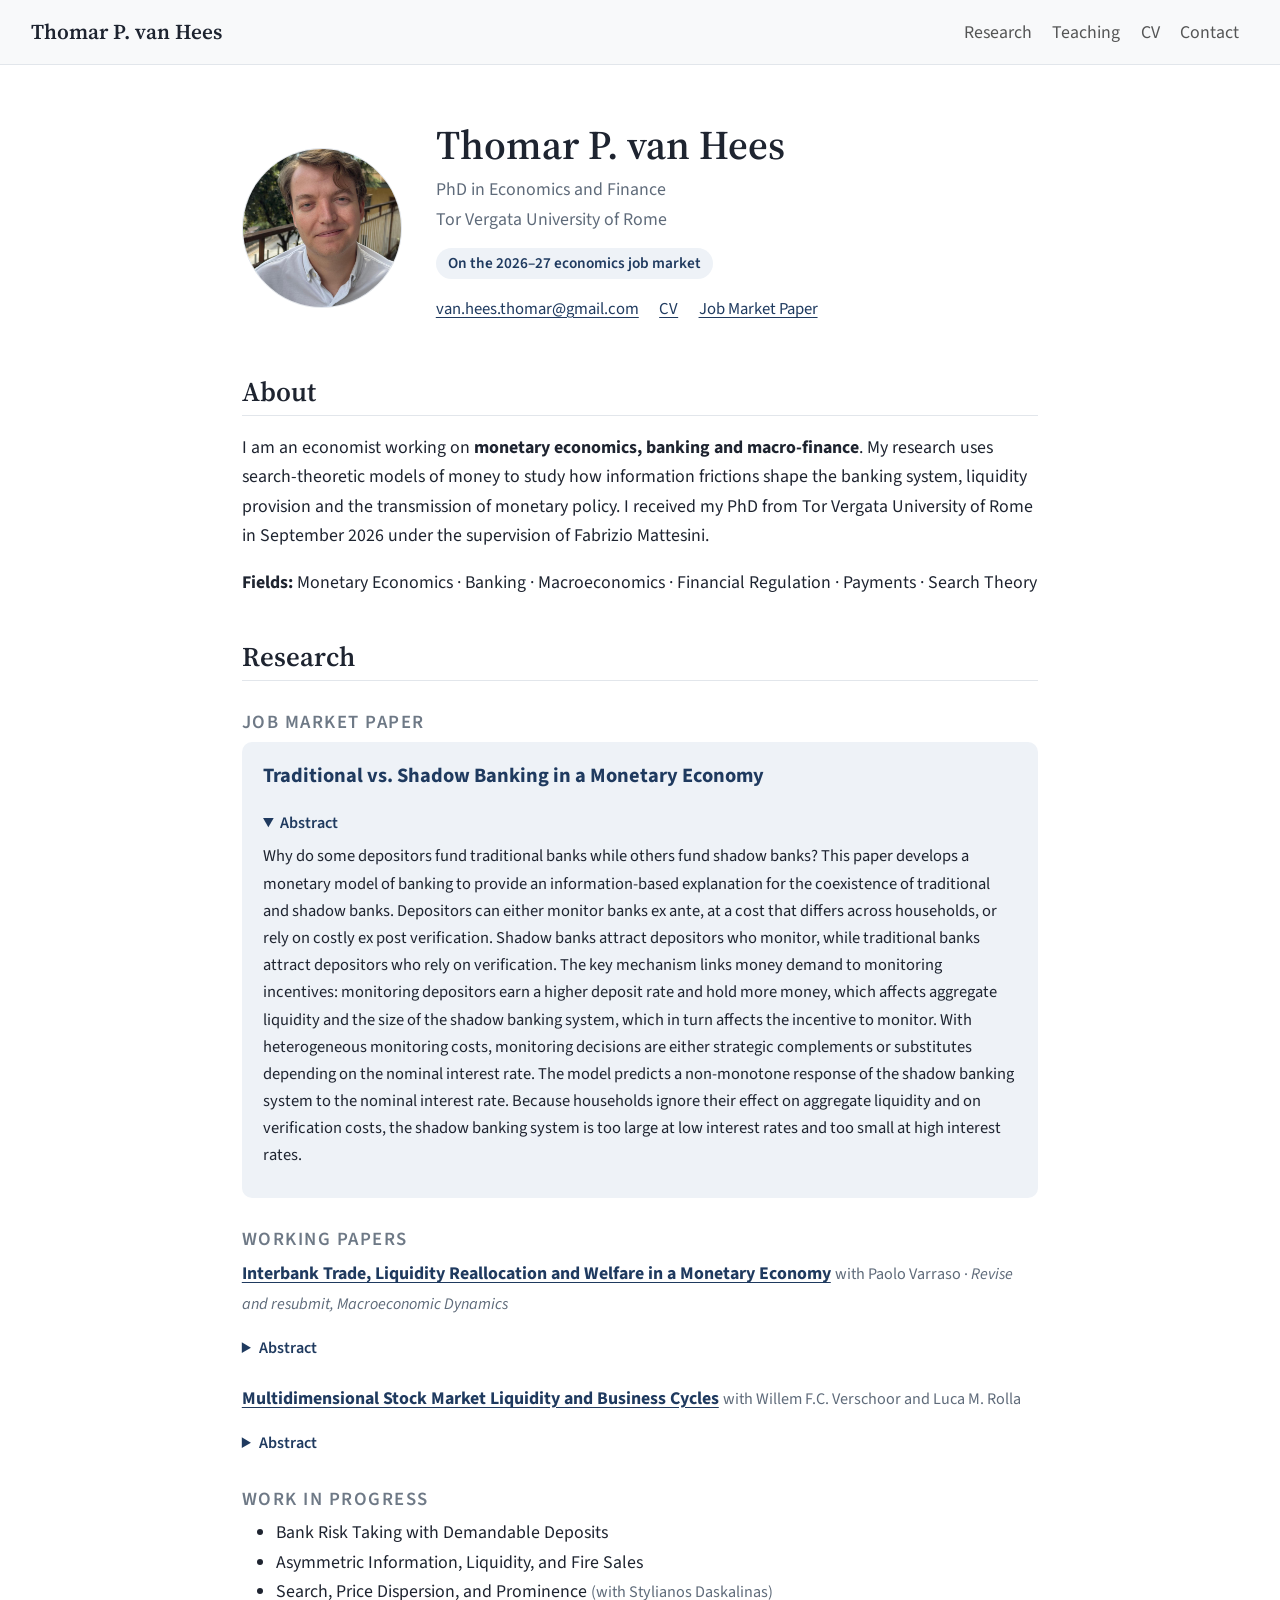
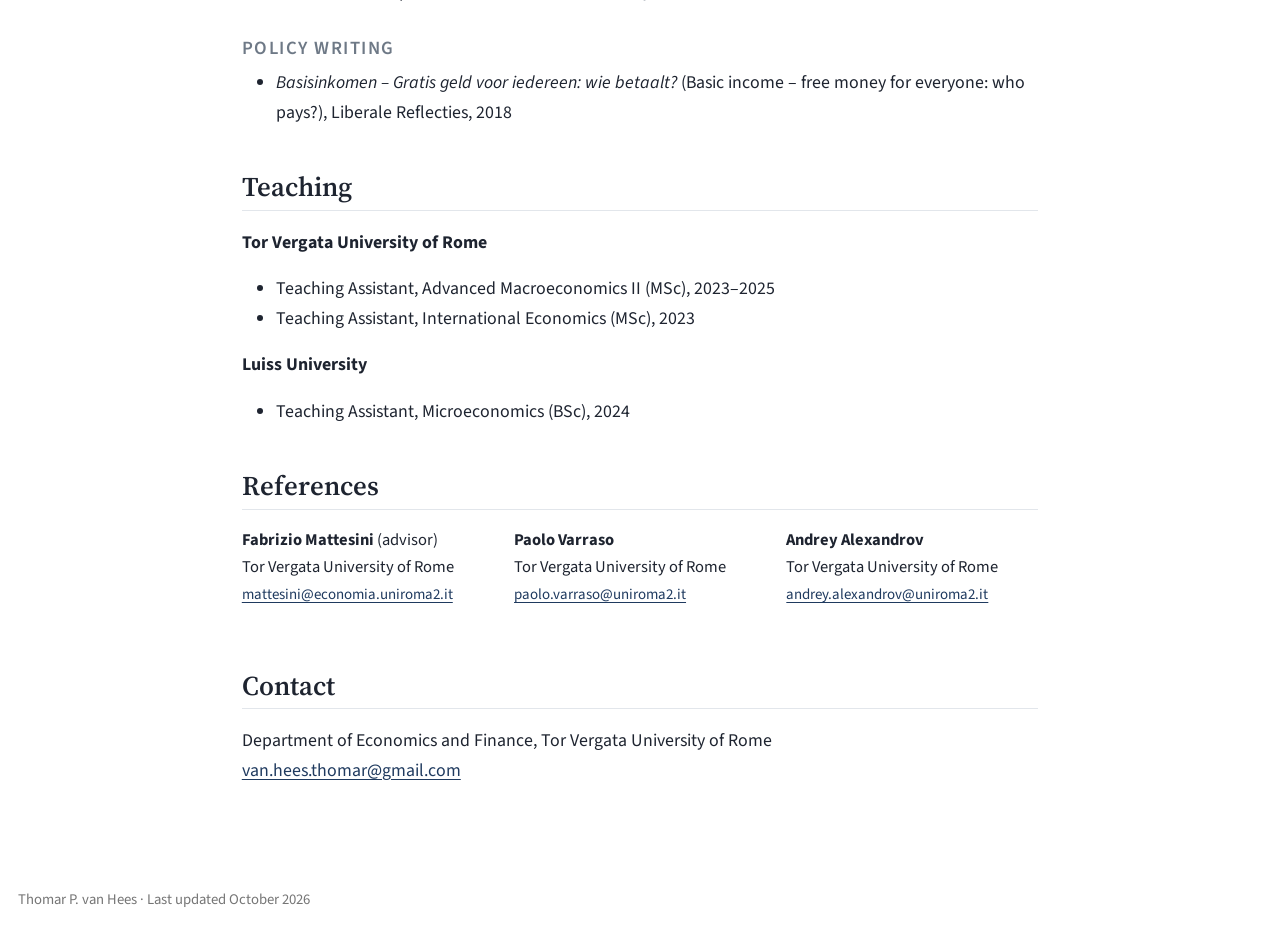
==== docs/index.html @ aade83fc "Initial commit" ====
<!DOCTYPE html>
<html xmlns="http://www.w3.org/1999/xhtml" lang="en" xml:lang="en"><head>

<meta charset="utf-8">
<meta name="generator" content="quarto-1.10.18">

<meta name="viewport" content="width=device-width, initial-scale=1.0, user-scalable=yes">


<title>Thomar P. van Hees</title>
<style>
/* Default styles provided by pandoc.
** See https://pandoc.org/MANUAL.html#variables-for-html for config info.
*/
span.smallcaps{font-variant: small-caps;}
div.columns{display: flex; gap: 1.5em;}
div.column{flex: auto;}
@media screen {
div.columns{gap: min(4vw, 1.5em);}
div.column{overflow-x: auto;}
}
div.hanging-indent{margin-left: 1.5em; text-indent: -1.5em;}
ul.task-list{list-style: none;}
ul.task-list li input[type="checkbox"] {
  width: 0.8em;
  margin: 0 0.8em 0.2em -1em; /* quarto-specific, see https://github.com/quarto-dev/quarto-cli/issues/4556 */ 
  vertical-align: middle;
}
</style>


<script src="site_libs/quarto-nav/quarto-nav.js"></script>
<script src="site_libs/quarto-nav/headroom.min.js"></script>
<script src="site_libs/clipboard/clipboard.min.js"></script>
<script src="site_libs/quarto-html/quarto.js" type="module"></script>
<script src="site_libs/quarto-html/tabsets/tabsets.js" type="module"></script>
<script src="site_libs/quarto-html/popper.min.js"></script>
<script src="site_libs/quarto-html/tippy.umd.min.js"></script>
<script src="site_libs/quarto-html/anchor.min.js"></script>
<link href="site_libs/quarto-html/tippy.css" rel="stylesheet">
<link href="site_libs/quarto-html/quarto-syntax-highlighting-64a204ab8560d761af7679ceaba22944.css" rel="stylesheet" id="quarto-text-highlighting-styles">
<script src="site_libs/bootstrap/bootstrap.min.js"></script>
<link href="site_libs/bootstrap/bootstrap-icons.css" rel="stylesheet">
<link href="site_libs/bootstrap/bootstrap-ea1971949f186b5d7ecce1fd3cf000e4.min.css" rel="stylesheet" append-hash="true" id="quarto-bootstrap" data-mode="light">
<script id="quarto-search-options" type="application/json">{
  "language": {
    "search-no-results-text": "No results",
    "search-matching-documents-text": "matching documents",
    "search-copy-link-title": "Copy link to search",
    "search-hide-matches-text": "Hide additional matches",
    "search-more-match-text": "more match in this document",
    "search-more-matches-text": "more matches in this document",
    "search-clear-button-title": "Clear",
    "search-text-placeholder": "",
    "search-detached-cancel-button-title": "Cancel",
    "search-submit-button-title": "Submit",
    "search-label": "Search"
  }
}</script>
<style>html{ scroll-behavior: smooth; }</style>


<link rel="stylesheet" href="styles.css">
</head>

<body class="nav-fixed fullcontent quarto-light">

<div id="quarto-search-results"></div>
  <header id="quarto-header" class="headroom fixed-top">
    <nav class="navbar navbar-expand-lg " data-bs-theme="dark">
      <div class="navbar-container container-fluid">
      <div class="navbar-brand-container mx-auto">
    <a class="navbar-brand" href="./index.html">
    <span class="navbar-title">Thomar P. van Hees</span>
    </a>
  </div>
          <button class="navbar-toggler" type="button" data-bs-toggle="collapse" data-bs-target="#navbarCollapse" aria-controls="navbarCollapse" role="menu" aria-expanded="false" aria-label="Toggle navigation" onclick="if (window.quartoToggleHeadroom) { window.quartoToggleHeadroom(); }">
  <span class="navbar-toggler-icon"></span>
</button>
          <div class="collapse navbar-collapse" id="navbarCollapse">
            <ul class="navbar-nav navbar-nav-scroll ms-auto">
  <li class="nav-item">
    <a class="nav-link" href="./index.html#research"> 
<span class="menu-text">Research</span></a>
  </li>  
  <li class="nav-item">
    <a class="nav-link" href="./index.html#teaching"> 
<span class="menu-text">Teaching</span></a>
  </li>  
  <li class="nav-item">
    <a class="nav-link" href="./files/CV.pdf"> 
<span class="menu-text">CV</span></a>
  </li>  
  <li class="nav-item">
    <a class="nav-link" href="./index.html#contact"> 
<span class="menu-text">Contact</span></a>
  </li>  
</ul>
          </div> <!-- /navcollapse -->
            <div class="quarto-navbar-tools">
</div>
      </div> <!-- /container-fluid -->
    </nav>
</header>
<!-- content -->
<div id="quarto-content" class="quarto-container page-columns page-rows-contents page-layout-article page-navbar">
<!-- sidebar -->
<!-- margin-sidebar -->
    
<!-- main -->
<main class="content" id="quarto-document-content"><header id="title-block-header" class="quarto-title-block"></header>




<div class="hero">
<p><img src="images/profile.jpg" class="hero-photo img-fluid" alt="Photo of Thomar P. van Hees"></p>
<section id="thomar-p.-van-hees" class="level1 unnumbered unlisted hero-text">
<h1 class="unnumbered unlisted">Thomar P. van Hees</h1>
<p>PhD in Economics and Finance<br>Tor Vergata University of Rome</p>
<p class="jm-badge">
On the 2026–27 economics job market
</p>
<p class="hero-links">
<a href="mailto:van.hees.thomar@gmail.com">van.hees.thomar@gmail.com</a> <a href="files/CV.pdf">CV</a> <a href="files/JMP.pdf">Job Market Paper</a>
</p>
</section>
</div>
<section id="about" class="level2">
<h2 class="anchored" data-anchor-id="about">About</h2>
<p>I am an economist working on <strong>monetary economics, banking and macro-finance</strong>. My research uses search-theoretic models of money to study how information frictions shape the banking system, liquidity provision and the transmission of monetary policy. I received my PhD from Tor Vergata University of Rome in September 2026 under the supervision of Fabrizio Mattesini.</p>
<p><strong>Fields:</strong> Monetary Economics · Banking · Macroeconomics · Financial Regulation · Payments · Search Theory</p>
</section>
<section id="research" class="level2">
<h2 class="anchored" data-anchor-id="research">Research</h2>
<section id="job-market-paper" class="level3">
<h3 class="anchored" data-anchor-id="job-market-paper">Job Market Paper</h3>
<div class="paper jmp">
<p><a href="files/JMP.pdf"><strong>Traditional vs.&nbsp;Shadow Banking in a Monetary Economy</strong></a></p>
<details open="">
<summary>
Abstract
</summary>
<p>Why do some depositors fund traditional banks while others fund shadow banks? This paper develops a monetary model of banking to provide an information-based explanation for the coexistence of traditional and shadow banks. Depositors can either monitor banks ex ante, at a cost that differs across households, or rely on costly ex post verification. Shadow banks attract depositors who monitor, while traditional banks attract depositors who rely on verification. The key mechanism links money demand to monitoring incentives: monitoring depositors earn a higher deposit rate and hold more money, which affects aggregate liquidity and the size of the shadow banking system, which in turn affects the incentive to monitor. With heterogeneous monitoring costs, monitoring decisions are either strategic complements or substitutes depending on the nominal interest rate. The model predicts a non-monotone response of the shadow banking system to the nominal interest rate. Because households ignore their effect on aggregate liquidity and on verification costs, the shadow banking system is too large at low interest rates and too small at high interest rates.</p>
</details>
</div>
</section>
<section id="working-papers" class="level3">
<h3 class="anchored" data-anchor-id="working-papers">Working Papers</h3>
<div class="paper">
<p><a href="files/Inter.pdf"><strong>Interbank Trade, Liquidity Reallocation and Welfare in a Monetary Economy</strong></a> <span class="meta">with Paolo Varraso · <em>Revise and resubmit, Macroeconomic Dynamics</em></span></p>
<details>
<summary>
Abstract
</summary>
<p>We study positive and normative implications of interbank trade in a monetary economy in which banks require liquidity to finance investment opportunities and meet bilaterally to offset liquidity imbalances after these opportunities are realized. When the nominal interest rate is low, the economy features an abundant-liquidity equilibrium. In this region, we show analytically that either full participation or a complete shutdown of the interbank market maximizes welfare, depending on the bargaining power of banks with investment opportunities. When the nominal interest rate is high, the economy instead features a scarce-liquidity equilibrium. In this case, full participation is optimal when bargaining power is low. However, there are parameterizations of the model in which, when both bargaining power and the nominal interest rate are sufficiently high, welfare is maximized by restricting, but not fully shutting down, participation in the interbank market.</p>
</details>
</div>
<div class="paper">
<p><a href="files/Multi.pdf"><strong>Multidimensional Stock Market Liquidity and Business Cycles</strong></a> <span class="meta">with Willem F.C. Verschoor and Luca M. Rolla </span></p>
<details>
<summary>
Abstract
</summary>
<p>Recognizing the difficulty in measuring stock market liquidity and its multidimensional nature, we comprehensively analyze the impact of multidimensional stock market liquidity on business cycles. Using the cross-sectional information contained in 7 different liquidity measures and applying a factor model approach, we find that stock market liquidity includes information on the future of the US. However, this information can differ significantly per liquidity dimension. We find evidence that the illiquidity ratio and the trading volume are better suited to capture information about the macroeconomy. In addition, we show that US liquidity measured by the illiquidity ratio and trading volume also contains information about the state of the U.K., Canadian, and Australian economy. Finally, we show that the commonality in liquidity cannot fully explain the relationship between stock market liquidity and the real economy. Our findings exemplify the importance of liquidity proxies in explaining the state of the macroeconomy.</p>
</details>
</div>
</section>
<section id="work-in-progress" class="level3">
<h3 class="anchored" data-anchor-id="work-in-progress">Work in Progress</h3>
<ul>
<li>Bank Risk Taking with Demandable Deposits</li>
<li>Asymmetric Information, Liquidity, and Fire Sales</li>
<li>Search, Price Dispersion, and Prominence <span class="meta">(with Stylianos Daskalinas)</span></li>
</ul>
</section>
<section id="policy-writing" class="level3">
<h3 class="anchored" data-anchor-id="policy-writing">Policy Writing</h3>
<ul>
<li><em>Basisinkomen – Gratis geld voor iedereen: wie betaalt?</em> (Basic income – free money for everyone: who pays?), Liberale Reflecties, 2018</li>
</ul>
</section>
</section>
<section id="teaching" class="level2">
<h2 class="anchored" data-anchor-id="teaching">Teaching</h2>
<p><strong>Tor Vergata University of Rome</strong></p>
<ul>
<li>Teaching Assistant, Advanced Macroeconomics II (MSc), 2023–2025</li>
<li>Teaching Assistant, International Economics (MSc), 2023</li>
</ul>
<p><strong>Luiss University</strong></p>
<ul>
<li>Teaching Assistant, Microeconomics (BSc), 2024</li>
</ul>
</section>
<section id="references" class="level2">
<h2 class="anchored" data-anchor-id="references">References</h2>
<div class="refs">
<div class="ref">
<p><strong>Fabrizio Mattesini</strong> (advisor)<br> Tor Vergata University of Rome<br> <a href="mailto:mattesini@economia.uniroma2.it">mattesini@economia.uniroma2.it</a></p>
</div>
<div class="ref">
<p><strong>Paolo Varraso</strong><br> Tor Vergata University of Rome<br> <a href="mailto:paolo.varraso@uniroma2.it">paolo.varraso@uniroma2.it</a></p>
</div>
<div class="ref">
<p><strong>Andrey Alexandrov</strong><br> Tor Vergata University of Rome<br> <a href="mailto:andrey.alexandrov@uniroma2.it">andrey.alexandrov@uniroma2.it</a></p>
</div>
</div>
</section>
<section id="contact" class="level2">
<h2 class="anchored" data-anchor-id="contact">Contact</h2>
<p>Department of Economics and Finance, Tor Vergata University of Rome<br> <a href="mailto:van.hees.thomar@gmail.com">van.hees.thomar@gmail.com</a></p>


</section>

</main> <!-- /main -->
<script id="quarto-html-after-body" type="application/javascript">
  window.document.addEventListener("DOMContentLoaded", function (event) {
    const icon = "";
    const anchorJS = new window.AnchorJS();
    anchorJS.options = {
      placement: 'right',
      icon: icon
    };
    anchorJS.add('.anchored');
    const isCodeAnnotation = (el) => {
      for (const clz of el.classList) {
        if (clz.startsWith('code-annotation-')) {                     
          return true;
        }
      }
      return false;
    }
    const onCopySuccess = function(e) {
      // button target
      const button = e.trigger;
      // don't keep focus
      button.blur();
      // flash "checked"
      button.classList.add('code-copy-button-checked');
      var currentTitle = button.getAttribute("title");
      button.setAttribute("title", "Copied!");
      let tooltip;
      if (window.bootstrap) {
        button.setAttribute("data-bs-toggle", "tooltip");
        button.setAttribute("data-bs-placement", "left");
        button.setAttribute("data-bs-title", "Copied!");
        tooltip = new bootstrap.Tooltip(button, 
          { trigger: "manual", 
            customClass: "code-copy-button-tooltip",
            offset: [0, -8]});
        tooltip.show();    
      }
      setTimeout(function() {
        if (tooltip) {
          tooltip.hide();
          button.removeAttribute("data-bs-title");
          button.removeAttribute("data-bs-toggle");
          button.removeAttribute("data-bs-placement");
        }
        button.setAttribute("title", currentTitle);
        button.classList.remove('code-copy-button-checked');
      }, 1000);
      // clear code selection
      e.clearSelection();
    }
    const getTextToCopy = function(trigger) {
      const outerScaffold = trigger.parentElement.cloneNode(true);
      const codeEl = outerScaffold.querySelector('code');
      for (const childEl of codeEl.children) {
        if (isCodeAnnotation(childEl)) {
          childEl.remove();
        }
      }
      return codeEl.innerText;
    }
    const clipboard = new window.ClipboardJS('.code-copy-button:not([data-in-quarto-modal])', {
      text: getTextToCopy
    });
    clipboard.on('success', onCopySuccess);
    if (window.document.getElementById('quarto-embedded-source-code-modal')) {
      const clipboardModal = new window.ClipboardJS('.code-copy-button[data-in-quarto-modal]', {
        text: getTextToCopy,
        container: window.document.getElementById('quarto-embedded-source-code-modal')
      });
      clipboardModal.on('success', onCopySuccess);
    }
      var localhostRegex = new RegExp(/^(?:http|https):\/\/localhost\:?[0-9]*\//);
      var mailtoRegex = new RegExp(/^mailto:/);
        var filterRegex = new RegExp("https:\/\/thomarvanhees\.github\.io");
      var isInternal = (href) => {
          return filterRegex.test(href) || localhostRegex.test(href) || mailtoRegex.test(href);
      }
      // Inspect non-navigation links and adorn them if external
     var links = window.document.querySelectorAll('a[href]:not(.nav-link):not(.navbar-brand):not(.toc-action):not(.sidebar-link):not(.sidebar-item-toggle):not(.pagination-link):not(.no-external):not([aria-hidden]):not(.dropdown-item):not(.quarto-navigation-tool):not(.about-link)');
      for (var i=0; i<links.length; i++) {
        const link = links[i];
        if (!isInternal(link.href)) {
          // undo the damage that might have been done by quarto-nav.js in the case of
          // links that we want to consider external
          if (link.dataset.originalHref !== undefined) {
            link.href = link.dataset.originalHref;
          }
            // target, if specified
            link.setAttribute("target", "_blank");
            if (link.getAttribute("rel") === null) {
              link.setAttribute("rel", "noopener");
            }
        }
      }
    function tippyHover(el, contentFn, onTriggerFn, onUntriggerFn) {
      const config = {
        allowHTML: true,
        maxWidth: 500,
        delay: 100,
        arrow: false,
        appendTo: function(el) {
            return el.parentElement;
        },
        interactive: true,
        interactiveBorder: 10,
        theme: 'quarto',
        placement: 'bottom-start',
      };
      if (contentFn) {
        config.content = contentFn;
      }
      if (onTriggerFn) {
        config.onTrigger = onTriggerFn;
      }
      if (onUntriggerFn) {
        config.onUntrigger = onUntriggerFn;
      }
      window.tippy(el, config); 
    }
    const noterefs = window.document.querySelectorAll('a[role="doc-noteref"]');
    for (var i=0; i<noterefs.length; i++) {
      const ref = noterefs[i];
      tippyHover(ref, function() {
        // use id or data attribute instead here
        let href = ref.getAttribute('data-footnote-href') || ref.getAttribute('href');
        try { href = new URL(href).hash; } catch {}
        const id = href.replace(/^#\/?/, "");
        const note = window.document.getElementById(id);
        if (note) {
          return note.innerHTML;
        } else {
          return "";
        }
      });
    }
    const xrefs = window.document.querySelectorAll('a.quarto-xref');
    const processXRef = (id, note) => {
      // Strip column container classes
      const stripColumnClz = (el) => {
        el.classList.remove("page-full", "page-columns");
        if (el.children) {
          for (const child of el.children) {
            stripColumnClz(child);
          }
        }
      }
      stripColumnClz(note)
      if (id === null || id.startsWith('sec-')) {
        // Special case sections, only their first couple elements
        const container = document.createElement("div");
        if (note.children && note.children.length > 2) {
          container.appendChild(note.children[0].cloneNode(true));
          for (let i = 1; i < note.children.length; i++) {
            const child = note.children[i];
            if (child.tagName === "P" && child.innerText === "") {
              continue;
            } else {
              container.appendChild(child.cloneNode(true));
              break;
            }
          }
          if (window.Quarto?.typesetMath) {
            window.Quarto.typesetMath(container);
          }
          return container.innerHTML
        } else {
          if (window.Quarto?.typesetMath) {
            window.Quarto.typesetMath(note);
          }
          return note.innerHTML;
        }
      } else {
        // Remove any anchor links if they are present
        const anchorLink = note.querySelector('a.anchorjs-link');
        if (anchorLink) {
          anchorLink.remove();
        }
        if (window.Quarto?.typesetMath) {
          window.Quarto.typesetMath(note);
        }
        if (note.classList.contains("callout")) {
          return note.outerHTML;
        } else {
          return note.innerHTML;
        }
      }
    }
    for (var i=0; i<xrefs.length; i++) {
      const xref = xrefs[i];
      tippyHover(xref, undefined, function(instance) {
        instance.disable();
        let url = xref.getAttribute('href');
        let hash = undefined; 
        if (url.startsWith('#')) {
          hash = url;
        } else {
          try { hash = new URL(url).hash; } catch {}
        }
        if (hash) {
          const id = hash.replace(/^#\/?/, "");
          const note = window.document.getElementById(id);
          if (note !== null) {
            try {
              const html = processXRef(id, note.cloneNode(true));
              instance.setContent(html);
            } finally {
              instance.enable();
              instance.show();
            }
          } else {
            // See if we can fetch this
            fetch(url.split('#')[0])
            .then(res => res.text())
            .then(html => {
              const parser = new DOMParser();
              const htmlDoc = parser.parseFromString(html, "text/html");
              const note = htmlDoc.getElementById(id);
              if (note !== null) {
                const html = processXRef(id, note);
                instance.setContent(html);
              } 
            }).finally(() => {
              instance.enable();
              instance.show();
            });
          }
        } else {
          // See if we can fetch a full url (with no hash to target)
          // This is a special case and we should probably do some content thinning / targeting
          fetch(url)
          .then(res => res.text())
          .then(html => {
            const parser = new DOMParser();
            const htmlDoc = parser.parseFromString(html, "text/html");
            const note = htmlDoc.querySelector('main.content');
            if (note !== null) {
              // This should only happen for chapter cross references
              // (since there is no id in the URL)
              // remove the first header
              if (note.children.length > 0 && note.children[0].tagName === "HEADER") {
                note.children[0].remove();
              }
              const html = processXRef(null, note);
              instance.setContent(html);
            } 
          }).finally(() => {
            instance.enable();
            instance.show();
          });
        }
      }, function(instance) {
      });
    }
        let selectedAnnoteEl;
        const selectorForAnnotation = ( cell, annotation) => {
          let cellAttr = 'data-code-cell="' + cell + '"';
          let lineAttr = 'data-code-annotation="' +  annotation + '"';
          const selector = 'span[' + cellAttr + '][' + lineAttr + ']';
          return selector;
        }
        const selectCodeLines = (annoteEl) => {
          const doc = window.document;
          const targetCell = annoteEl.getAttribute("data-target-cell");
          const targetAnnotation = annoteEl.getAttribute("data-target-annotation");
          const annoteSpan = window.document.querySelector(selectorForAnnotation(targetCell, targetAnnotation));
          const lines = annoteSpan.getAttribute("data-code-lines").split(",");
          const lineIds = lines.map((line) => {
            return targetCell + "-" + line;
          })
          let top = null;
          let height = null;
          let parent = null;
          if (lineIds.length > 0) {
              //compute the position of the single el (top and bottom and make a div)
              const el = window.document.getElementById(lineIds[0]);
              top = el.offsetTop;
              height = el.offsetHeight;
              parent = el.parentElement.parentElement;
            if (lineIds.length > 1) {
              const lastEl = window.document.getElementById(lineIds[lineIds.length - 1]);
              const bottom = lastEl.offsetTop + lastEl.offsetHeight;
              height = bottom - top;
            }
            if (top !== null && height !== null && parent !== null) {
              // cook up a div (if necessary) and position it 
              let div = window.document.getElementById("code-annotation-line-highlight");
              if (div === null) {
                div = window.document.createElement("div");
                div.setAttribute("id", "code-annotation-line-highlight");
                div.style.position = 'absolute';
                parent.appendChild(div);
              }
              div.style.top = top - 2 + "px";
              div.style.height = height + 4 + "px";
              div.style.left = 0;
              let gutterDiv = window.document.getElementById("code-annotation-line-highlight-gutter");
              if (gutterDiv === null) {
                gutterDiv = window.document.createElement("div");
                gutterDiv.setAttribute("id", "code-annotation-line-highlight-gutter");
                gutterDiv.style.position = 'absolute';
                const codeCell = window.document.getElementById(targetCell);
                const gutter = codeCell.querySelector('.code-annotation-gutter');
                gutter.appendChild(gutterDiv);
              }
              gutterDiv.style.top = top - 2 + "px";
              gutterDiv.style.height = height + 4 + "px";
            }
            selectedAnnoteEl = annoteEl;
          }
        };
        const unselectCodeLines = () => {
          const elementsIds = ["code-annotation-line-highlight", "code-annotation-line-highlight-gutter"];
          elementsIds.forEach((elId) => {
            const div = window.document.getElementById(elId);
            if (div) {
              div.remove();
            }
          });
          selectedAnnoteEl = undefined;
        };
          // Handle positioning of the toggle
      window.addEventListener(
        "resize",
        throttle(() => {
          elRect = undefined;
          if (selectedAnnoteEl) {
            selectCodeLines(selectedAnnoteEl);
          }
        }, 10)
      );
      function throttle(fn, ms) {
      let throttle = false;
      let timer;
        return (...args) => {
          if(!throttle) { // first call gets through
              fn.apply(this, args);
              throttle = true;
          } else { // all the others get throttled
              if(timer) clearTimeout(timer); // cancel #2
              timer = setTimeout(() => {
                fn.apply(this, args);
                timer = throttle = false;
              }, ms);
          }
        };
      }
        // Attach click handler to the DT
        const annoteDls = window.document.querySelectorAll('dt[data-target-cell]');
        for (const annoteDlNode of annoteDls) {
          annoteDlNode.addEventListener('click', (event) => {
            const clickedEl = event.target;
            if (clickedEl !== selectedAnnoteEl) {
              unselectCodeLines();
              const activeEl = window.document.querySelector('dt[data-target-cell].code-annotation-active');
              if (activeEl) {
                activeEl.classList.remove('code-annotation-active');
              }
              selectCodeLines(clickedEl);
              clickedEl.classList.add('code-annotation-active');
            } else {
              // Unselect the line
              unselectCodeLines();
              clickedEl.classList.remove('code-annotation-active');
            }
          });
        }
    const findCites = (el) => {
      const parentEl = el.parentElement;
      if (parentEl) {
        const cites = parentEl.dataset.cites;
        if (cites) {
          return {
            el,
            cites: cites.split(' ')
          };
        } else {
          return findCites(el.parentElement)
        }
      } else {
        return undefined;
      }
    };
    var bibliorefs = window.document.querySelectorAll('a[role="doc-biblioref"]');
    for (var i=0; i<bibliorefs.length; i++) {
      const ref = bibliorefs[i];
      const citeInfo = findCites(ref);
      if (citeInfo) {
        tippyHover(citeInfo.el, function() {
          var popup = window.document.createElement('div');
          citeInfo.cites.forEach(function(cite) {
            var citeDiv = window.document.createElement('div');
            citeDiv.classList.add('hanging-indent');
            citeDiv.classList.add('csl-entry');
            var biblioDiv = window.document.getElementById('ref-' + cite);
            if (biblioDiv) {
              citeDiv.innerHTML = biblioDiv.innerHTML;
            }
            popup.appendChild(citeDiv);
          });
          return popup.innerHTML;
        });
      }
    }
  });
  </script>
</div> <!-- /content -->
<footer class="footer">
  <div class="nav-footer">
    <div class="nav-footer-left">
<p>Thomar P. van Hees · Last updated October 2026</p>
</div>   
    <div class="nav-footer-center">
      &nbsp;
    </div>
    <div class="nav-footer-right">
      &nbsp;
    </div>
  </div>
</footer>




<script src="site_libs/quarto-html/zenscroll-min.js"></script>
</body></html>
---- docs/site_libs/quarto-html/tippy.css ----
.tippy-box[data-animation=fade][data-state=hidden]{opacity:0}[data-tippy-root]{max-width:calc(100vw - 10px)}.tippy-box{position:relative;background-color:#333;color:#fff;border-radius:4px;font-size:14px;line-height:1.4;white-space:normal;outline:0;transition-property:transform,visibility,opacity}.tippy-box[data-placement^=top]>.tippy-arrow{bottom:0}.tippy-box[data-placement^=top]>.tippy-arrow:before{bottom:-7px;left:0;border-width:8px 8px 0;border-top-color:initial;transform-origin:center top}.tippy-box[data-placement^=bottom]>.tippy-arrow{top:0}.tippy-box[data-placement^=bottom]>.tippy-arrow:before{top:-7px;left:0;border-width:0 8px 8px;border-bottom-color:initial;transform-origin:center bottom}.tippy-box[data-placement^=left]>.tippy-arrow{right:0}.tippy-box[data-placement^=left]>.tippy-arrow:before{border-width:8px 0 8px 8px;border-left-color:initial;right:-7px;transform-origin:center left}.tippy-box[data-placement^=right]>.tippy-arrow{left:0}.tippy-box[data-placement^=right]>.tippy-arrow:before{left:-7px;border-width:8px 8px 8px 0;border-right-color:initial;transform-origin:center right}.tippy-box[data-inertia][data-state=visible]{transition-timing-function:cubic-bezier(.54,1.5,.38,1.11)}.tippy-arrow{width:16px;height:16px;color:#333}.tippy-arrow:before{content:"";position:absolute;border-color:transparent;border-style:solid}.tippy-content{position:relative;padding:5px 9px;z-index:1}
---- docs/site_libs/quarto-html/quarto-syntax-highlighting-64a204ab8560d761af7679ceaba22944.css ----
/* quarto syntax highlight colors */
:root {
  --quarto-hl-ot-color: #003B4F;
  --quarto-hl-at-color: #657422;
  --quarto-hl-ss-color: #20794D;
  --quarto-hl-an-color: #5E5E5E;
  --quarto-hl-fu-color: #4758AB;
  --quarto-hl-st-color: #20794D;
  --quarto-hl-cf-color: #003B4F;
  --quarto-hl-op-color: #5E5E5E;
  --quarto-hl-er-color: #AD0000;
  --quarto-hl-bn-color: #AD0000;
  --quarto-hl-al-color: #AD0000;
  --quarto-hl-va-color: #111111;
  --quarto-hl-bu-color: inherit;
  --quarto-hl-ex-color: inherit;
  --quarto-hl-pp-color: #AD0000;
  --quarto-hl-in-color: #5E5E5E;
  --quarto-hl-vs-color: #20794D;
  --quarto-hl-wa-color: #5E5E5E;
  --quarto-hl-do-color: #5E5E5E;
  --quarto-hl-im-color: #00769E;
  --quarto-hl-ch-color: #20794D;
  --quarto-hl-dt-color: #AD0000;
  --quarto-hl-fl-color: #AD0000;
  --quarto-hl-co-color: #5E5E5E;
  --quarto-hl-cv-color: #5E5E5E;
  --quarto-hl-cn-color: #8f5902;
  --quarto-hl-sc-color: #5E5E5E;
  --quarto-hl-dv-color: #AD0000;
  --quarto-hl-kw-color: #003B4F;
}

/* other quarto variables */
:root {
  --quarto-font-monospace: SFMono-Regular, Menlo, Monaco, Consolas, "Liberation Mono", "Courier New", monospace;
}

/* syntax highlight based on Pandoc's rules */
pre > code.sourceCode > span {
  color: #003B4F;
}

code.sourceCode > span {
  color: #003B4F;
}

div.sourceCode,
div.sourceCode pre.sourceCode {
  color: #003B4F;
}

/* Normal */
code span {
  color: #003B4F;
}

/* Alert */
code span.al {
  color: #AD0000;
  font-style: inherit;
}

/* Annotation */
code span.an {
  color: #5E5E5E;
  font-style: inherit;
}

/* Attribute */
code span.at {
  color: #657422;
  font-style: inherit;
}

/* BaseN */
code span.bn {
  color: #AD0000;
  font-style: inherit;
}

/* BuiltIn */
code span.bu {
  font-style: inherit;
}

/* ControlFlow */
code span.cf {
  color: #003B4F;
  font-weight: bold;
  font-style: inherit;
}

/* Char */
code span.ch {
  color: #20794D;
  font-style: inherit;
}

/* Constant */
code span.cn {
  color: #8f5902;
  font-style: inherit;
}

/* Comment */
code span.co {
  color: #5E5E5E;
  font-style: inherit;
}

/* CommentVar */
code span.cv {
  color: #5E5E5E;
  font-style: italic;
}

/* Documentation */
code span.do {
  color: #5E5E5E;
  font-style: italic;
}

/* DataType */
code span.dt {
  color: #AD0000;
  font-style: inherit;
}

/* DecVal */
code span.dv {
  color: #AD0000;
  font-style: inherit;
}

/* Error */
code span.er {
  color: #AD0000;
  font-style: inherit;
}

/* Extension */
code span.ex {
  font-style: inherit;
}

/* Float */
code span.fl {
  color: #AD0000;
  font-style: inherit;
}

/* Function */
code span.fu {
  color: #4758AB;
  font-style: inherit;
}

/* Import */
code span.im {
  color: #00769E;
  font-style: inherit;
}

/* Information */
code span.in {
  color: #5E5E5E;
  font-style: inherit;
}

/* Keyword */
code span.kw {
  color: #003B4F;
  font-weight: bold;
  font-style: inherit;
}

/* Operator */
code span.op {
  color: #5E5E5E;
  font-style: inherit;
}

/* Other */
code span.ot {
  color: #003B4F;
  font-style: inherit;
}

/* Preprocessor */
code span.pp {
  color: #AD0000;
  font-style: inherit;
}

/* SpecialChar */
code span.sc {
  color: #5E5E5E;
  font-style: inherit;
}

/* SpecialString */
code span.ss {
  color: #20794D;
  font-style: inherit;
}

/* String */
code span.st {
  color: #20794D;
  font-style: inherit;
}

/* Variable */
code span.va {
  color: #111111;
  font-style: inherit;
}

/* VerbatimString */
code span.vs {
  color: #20794D;
  font-style: inherit;
}

/* Warning */
code span.wa {
  color: #5E5E5E;
  font-style: italic;
}

.prevent-inlining {
  content: "</";
}

/*# sourceMappingURL=9d8d5bb603a83b8298b89080a598c93b.css.map */
---- docs/styles.css ----
/* Clean academic look: serif headings, calm navy accent, narrow reading column */
@import url('https://fonts.googleapis.com/css2?family=Source+Serif+4:opsz,wght@8..60,400;8..60,600&family=Source+Sans+3:wght@400;600&display=swap');

:root {
  --accent: #1f3a5f;
  --muted: #5f6b7a;
  --soft: #eef2f7;
  --rule: #e2e6eb;
}

body {
  font-family: "Source Sans 3", -apple-system, "Segoe UI", Roboto, Arial, sans-serif;
  font-size: 1.05rem;
  line-height: 1.65;
  color: #1e2430;
}

h1, h2, h3, .title, .navbar-title {
  font-family: "Source Serif 4", Georgia, serif;
  color: #1e2430;
}

a { color: var(--accent); }

/* Navbar */
.navbar { border-bottom: 1px solid var(--rule); }
.navbar-title { font-weight: 600; }

/* Header block: photo left, name and links right (stacks on phones) */
.hero { display: flex; align-items: center; gap: 2rem; margin: 1.5rem 0 2.5rem; }
.hero p:has(> .hero-photo), .hero figure { margin: 0; flex: none; }
.hero-photo { width: 160px; height: 160px; border-radius: 50%; object-fit: cover; border: 1px solid var(--rule); }
.hero-text { min-width: 0; }
.hero-text h1 { font-size: 2.4rem; margin: 0 0 0.3rem; border: none; }
.hero-text p { color: var(--muted); margin-bottom: 0.6rem; }
.hero-text .jm-badge { color: var(--accent); margin: 0.2rem 0 0.7rem; }
.hero-links { display: flex; flex-wrap: wrap; gap: 0.4rem 1.2rem; font-size: 0.98rem; }
.hero-links a { color: var(--accent); }
@media (max-width: 600px) {
  .hero { flex-direction: column; align-items: flex-start; gap: 1rem; }
  .hero-photo { width: 120px; height: 120px; }
  .hero-text h1 { font-size: 2rem; }
}

.hero-text .jm-badge, .jm-badge {
  display: inline-block;
  background: var(--soft);
  color: var(--accent);
  font-weight: 600;
  font-size: 0.9rem;
  padding: 3px 12px;
  border-radius: 999px;
  margin-bottom: 1rem;
}

/* Section headings */
h2 {
  margin-top: 2.6rem;
  padding-bottom: 0.35rem;
  border-bottom: 1px solid var(--rule);
  font-size: 1.6rem;
}
h3 {
  font-size: 1.1rem;
  font-family: "Source Sans 3", Arial, sans-serif;
  text-transform: uppercase;
  letter-spacing: 0.08em;
  color: var(--muted);
  margin-top: 1.8rem;
}

/* Papers */
.paper { margin-bottom: 1.3rem; }
.paper.jmp {
  background: var(--soft);
  border-radius: 10px;
  padding: 1rem 1.25rem 0.6rem;
}
.paper.jmp > p:first-child a { font-size: 1.2rem; text-decoration: none; }
.meta { color: var(--muted); font-size: 0.95rem; }

details summary {
  cursor: pointer;
  color: var(--accent);
  font-weight: 600;
  font-size: 0.95rem;
  width: fit-content;
}
details[open] summary { margin-bottom: 0.4rem; }
details p { font-size: 0.97rem; }

/* References in three columns on wide screens */
.refs { display: grid; grid-template-columns: repeat(3, minmax(0, 1fr)); gap: 1.2rem; }
.ref { min-width: 0; font-size: 0.97rem; }
.ref a { font-size: 0.88rem; word-break: normal; overflow-wrap: anywhere; }
@media (max-width: 700px) { .refs { grid-template-columns: 1fr; } }
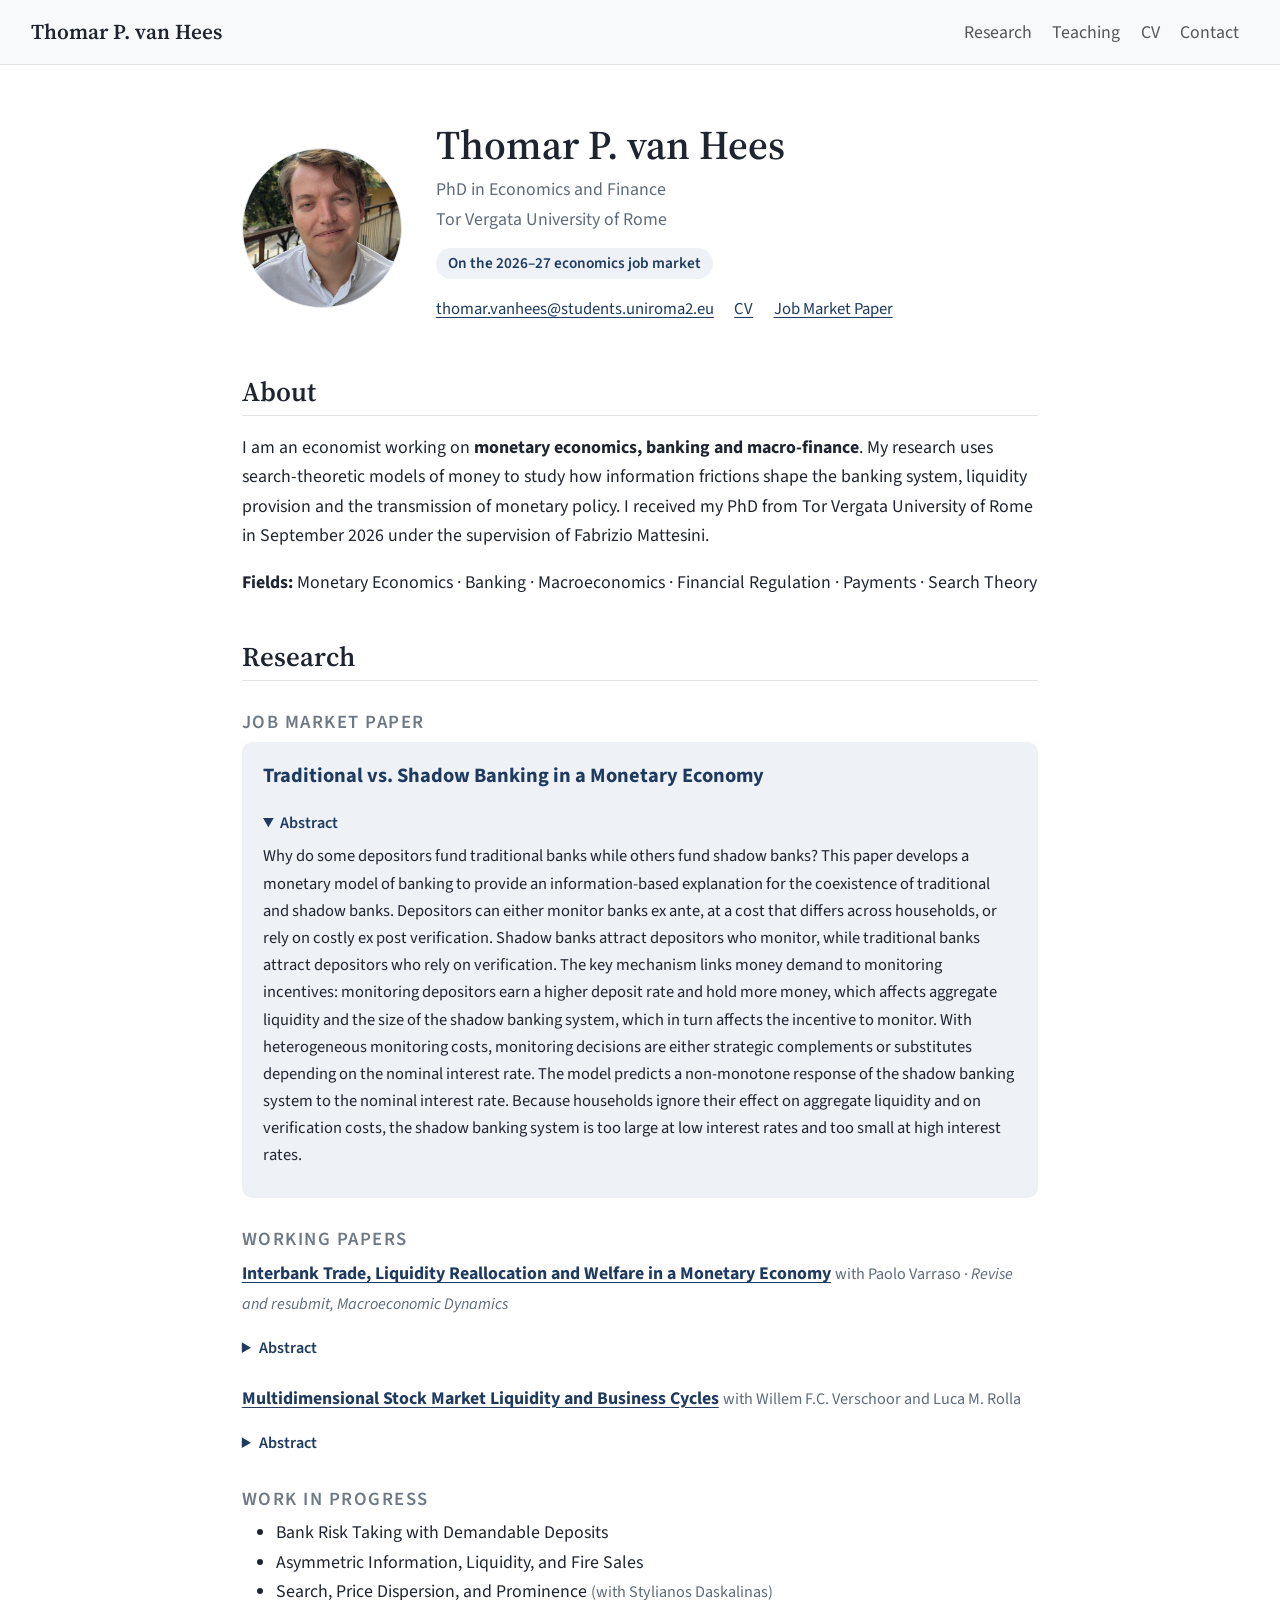
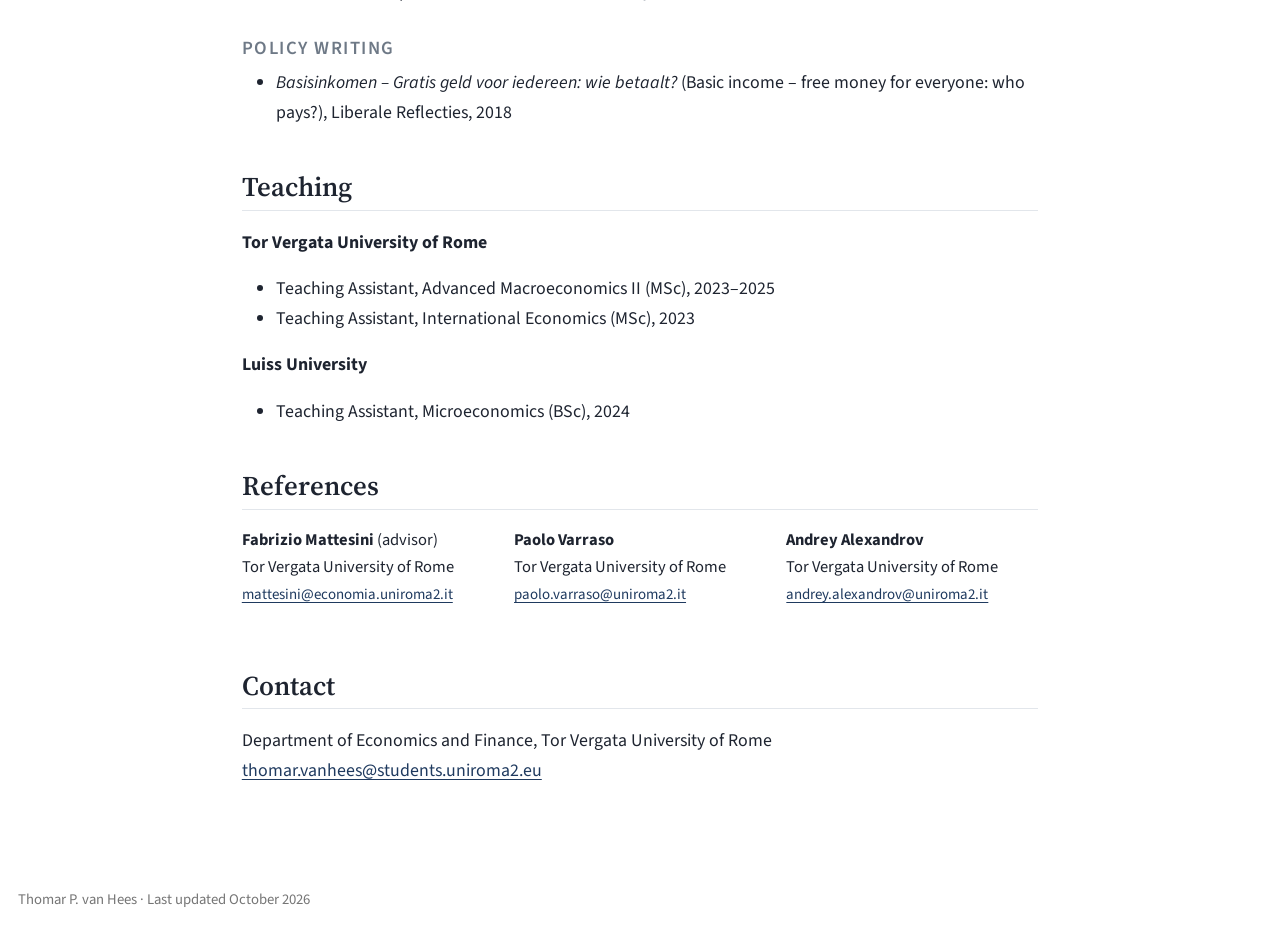
==== commit 789cae0c: "update" ====
--- a/docs/index.html
+++ b/docs/index.html
@@ -122,7 +122,7 @@
 On the 2026–27 economics job market
 </p>
 <p class="hero-links">
-<a href="mailto:van.hees.thomar@gmail.com">van.hees.thomar@gmail.com</a> <a href="files/CV.pdf">CV</a> <a href="files/JMP.pdf">Job Market Paper</a>
+<a href="mailto:thomar.vanhees@students.uniroma2.eu">thomar.vanhees@students.uniroma2.eu</a> <a href="files/CV.pdf">CV</a> <a href="files/JMP.pdf">Job Market Paper</a>
 </p>
 </section>
 </div>
@@ -209,7 +209,7 @@
 </section>
 <section id="contact" class="level2">
 <h2 class="anchored" data-anchor-id="contact">Contact</h2>
-<p>Department of Economics and Finance, Tor Vergata University of Rome<br> <a href="mailto:van.hees.thomar@gmail.com">van.hees.thomar@gmail.com</a></p>
+<p>Department of Economics and Finance, Tor Vergata University of Rome<br> <a href="mailto:thomar.vanhees@students.uniroma2.eu">thomar.vanhees@students.uniroma2.eu</a></p>
 
 
 </section>
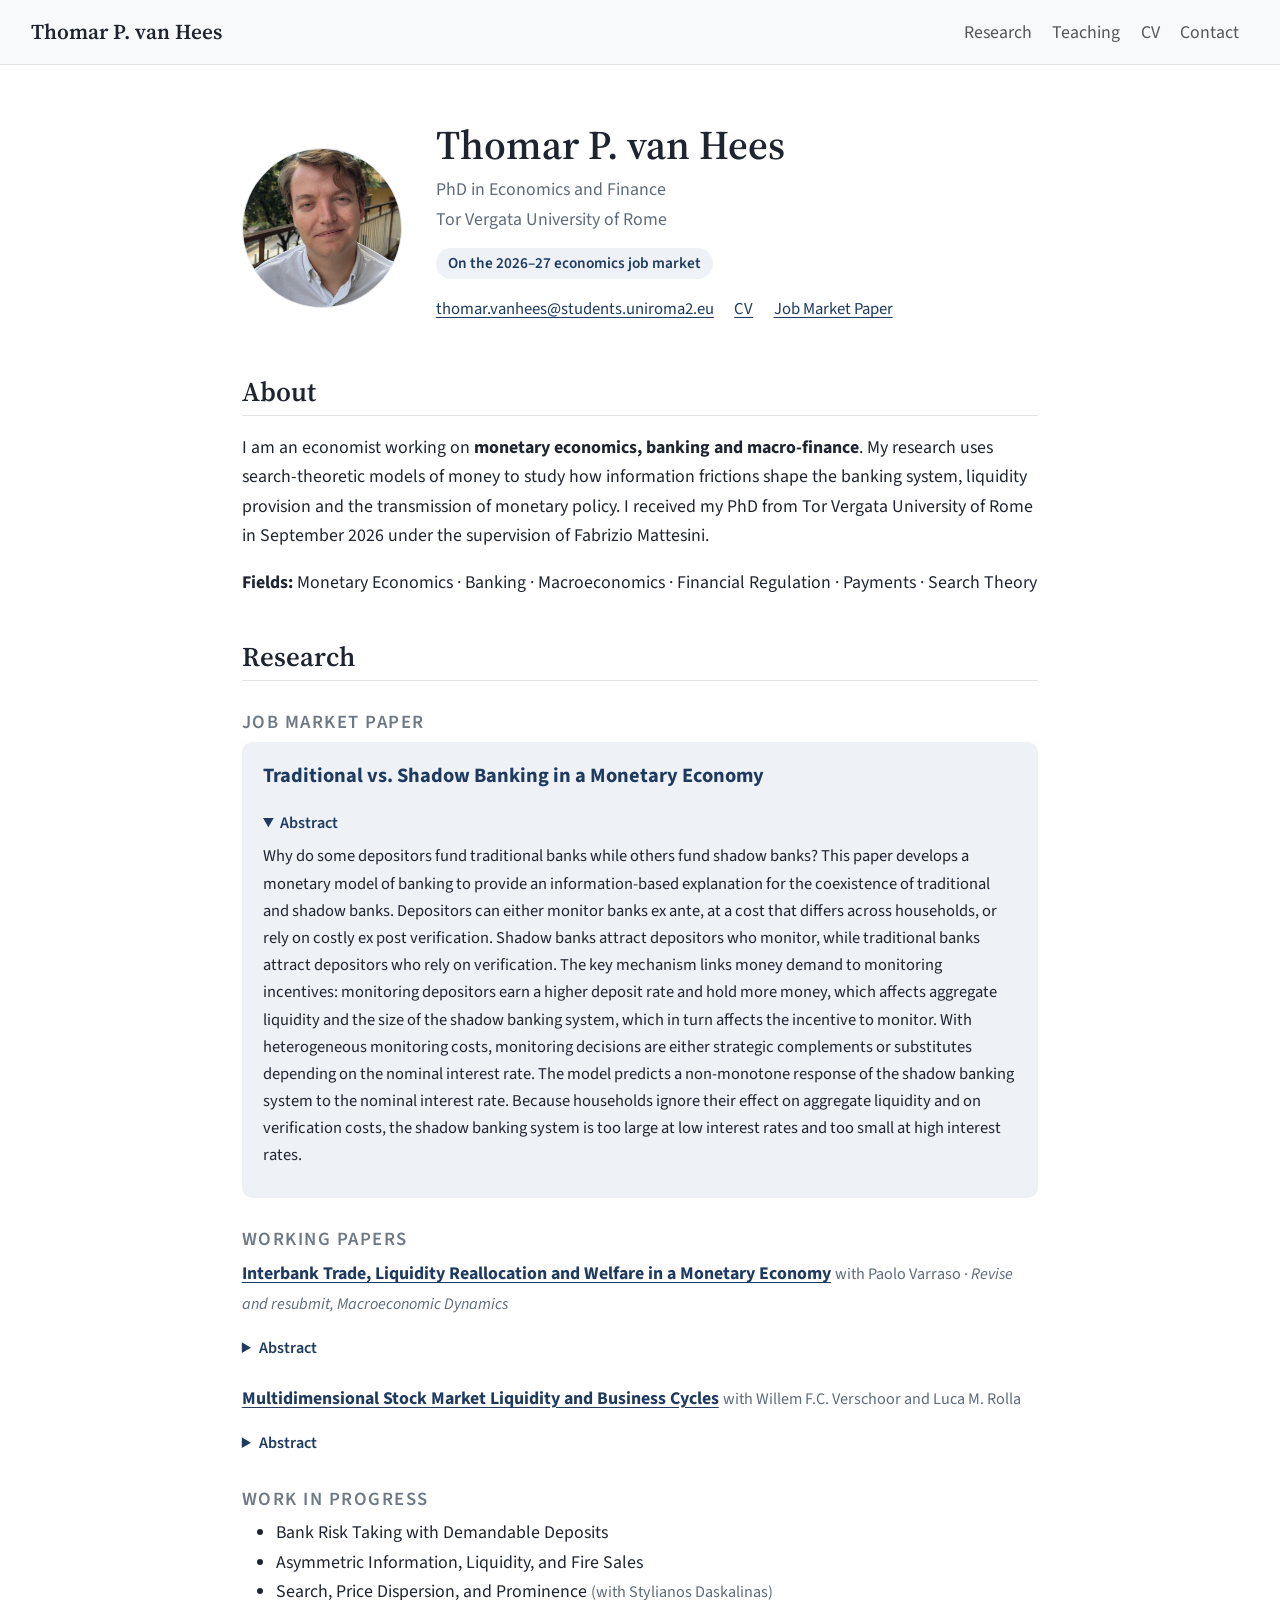
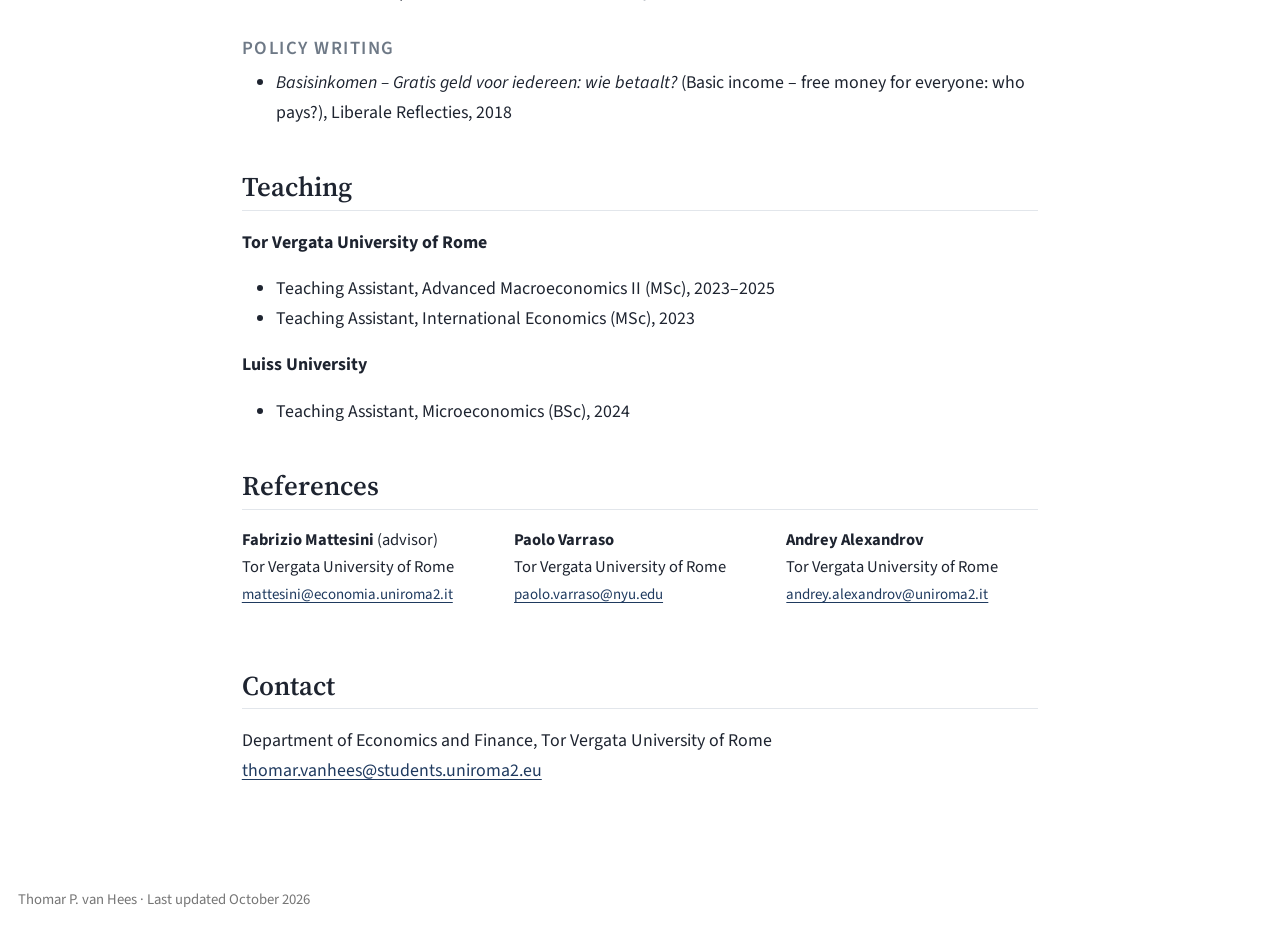
==== commit 574b48d2: "update" ====
--- a/docs/index.html
+++ b/docs/index.html
@@ -200,7 +200,7 @@
 <p><strong>Fabrizio Mattesini</strong> (advisor)<br> Tor Vergata University of Rome<br> <a href="mailto:mattesini@economia.uniroma2.it">mattesini@economia.uniroma2.it</a></p>
 </div>
 <div class="ref">
-<p><strong>Paolo Varraso</strong><br> Tor Vergata University of Rome<br> <a href="mailto:paolo.varraso@uniroma2.it">paolo.varraso@uniroma2.it</a></p>
+<p><strong>Paolo Varraso</strong><br> Tor Vergata University of Rome<br> <a href="mailto:paolo.varraso@nyu.edu">paolo.varraso@nyu.edu</a></p>
 </div>
 <div class="ref">
 <p><strong>Andrey Alexandrov</strong><br> Tor Vergata University of Rome<br> <a href="mailto:andrey.alexandrov@uniroma2.it">andrey.alexandrov@uniroma2.it</a></p>
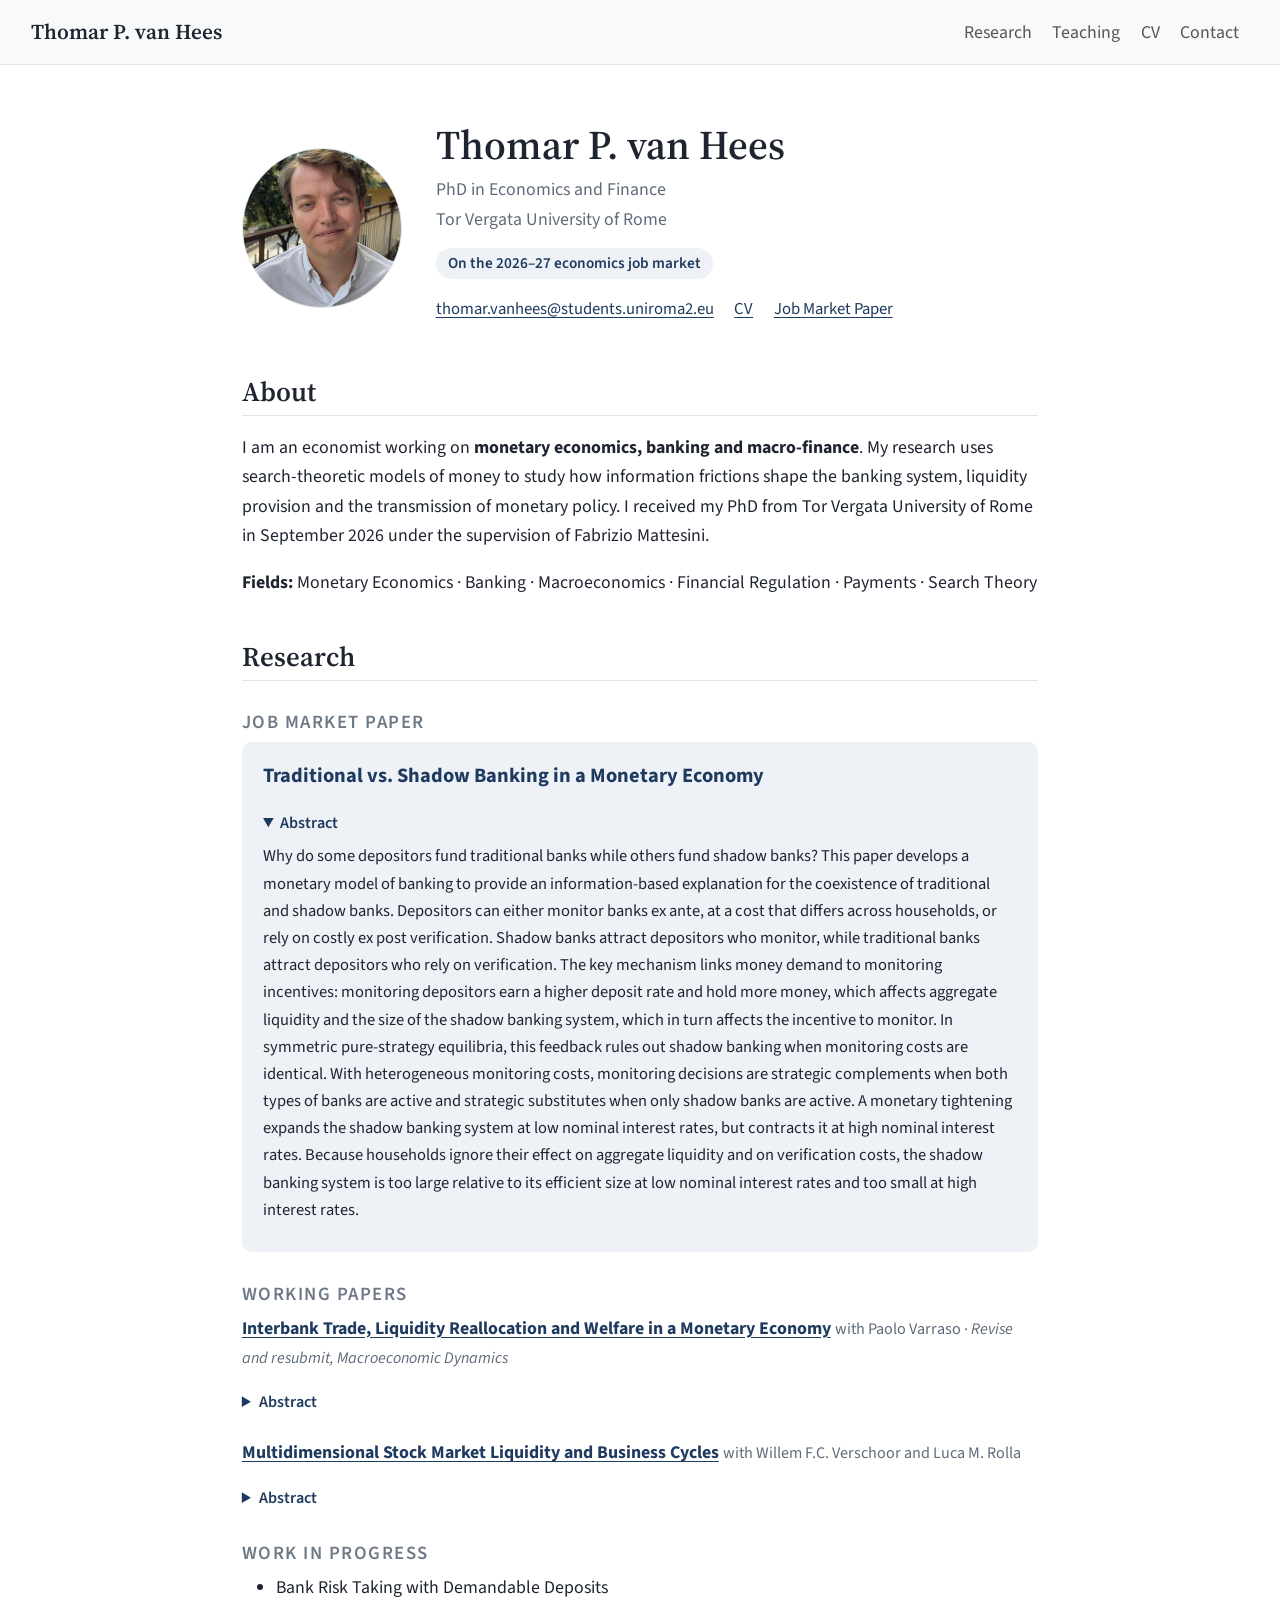
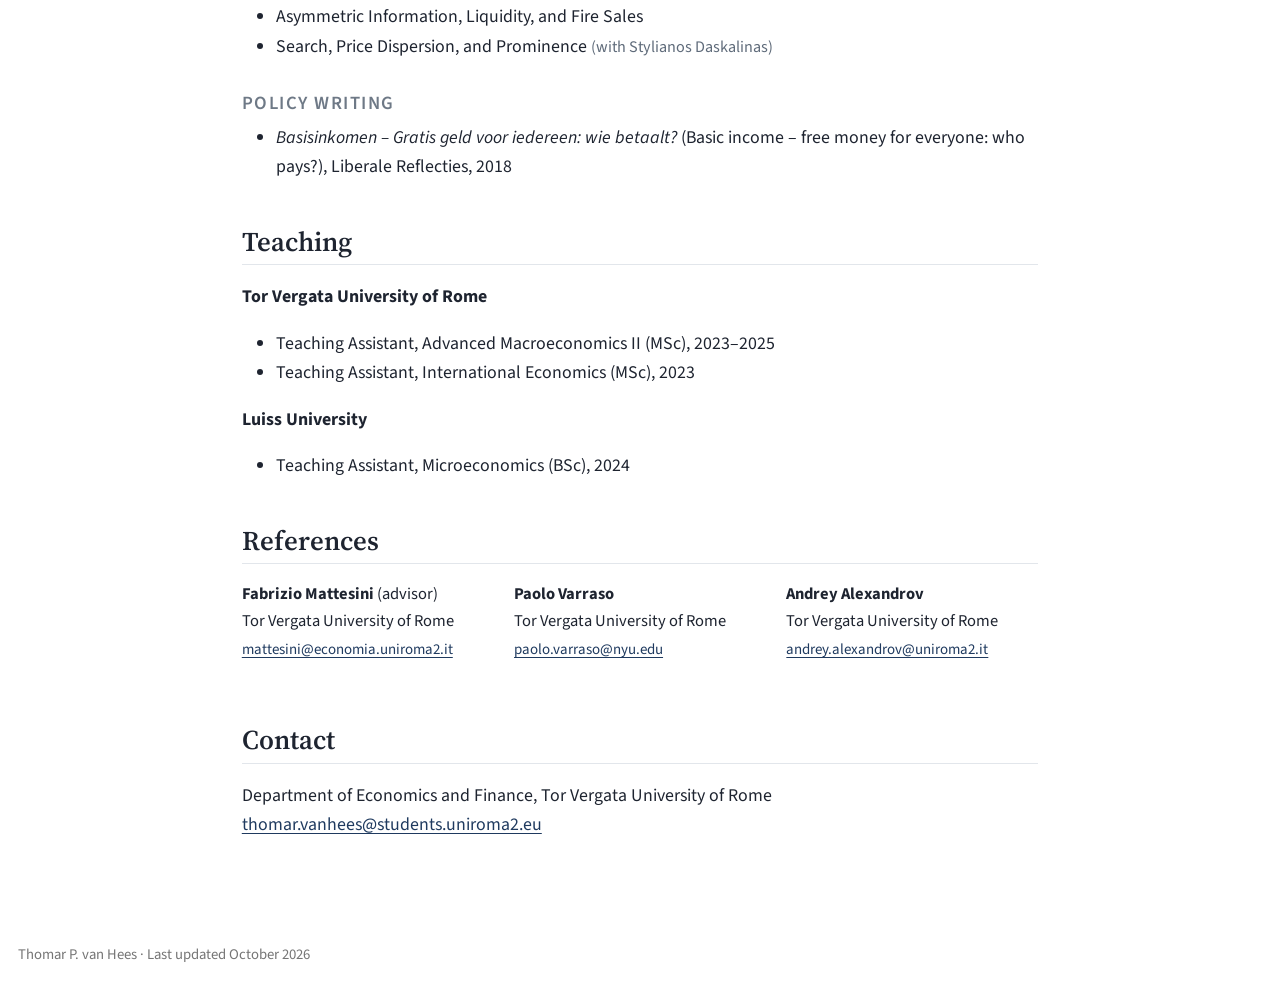
==== commit 8faeaa67: "up1" ====
--- a/docs/index.html
+++ b/docs/index.html
@@ -141,7 +141,7 @@
 <summary>
 Abstract
 </summary>
-<p>Why do some depositors fund traditional banks while others fund shadow banks? This paper develops a monetary model of banking to provide an information-based explanation for the coexistence of traditional and shadow banks. Depositors can either monitor banks ex ante, at a cost that differs across households, or rely on costly ex post verification. Shadow banks attract depositors who monitor, while traditional banks attract depositors who rely on verification. The key mechanism links money demand to monitoring incentives: monitoring depositors earn a higher deposit rate and hold more money, which affects aggregate liquidity and the size of the shadow banking system, which in turn affects the incentive to monitor. With heterogeneous monitoring costs, monitoring decisions are either strategic complements or substitutes depending on the nominal interest rate. The model predicts a non-monotone response of the shadow banking system to the nominal interest rate. Because households ignore their effect on aggregate liquidity and on verification costs, the shadow banking system is too large at low interest rates and too small at high interest rates.</p>
+<p>Why do some depositors fund traditional banks while others fund shadow banks? This paper develops a monetary model of banking to provide an information-based explanation for the coexistence of traditional and shadow banks. Depositors can either monitor banks ex ante, at a cost that differs across households, or rely on costly ex post verification. Shadow banks attract depositors who monitor, while traditional banks attract depositors who rely on verification. The key mechanism links money demand to monitoring incentives: monitoring depositors earn a higher deposit rate and hold more money, which affects aggregate liquidity and the size of the shadow banking system, which in turn affects the incentive to monitor. In symmetric pure-strategy equilibria, this feedback rules out shadow banking when monitoring costs are identical. With heterogeneous monitoring costs, monitoring decisions are strategic complements when both types of banks are active and strategic substitutes when only shadow banks are active. A monetary tightening expands the shadow banking system at low nominal interest rates, but contracts it at high nominal interest rates. Because households ignore their effect on aggregate liquidity and on verification costs, the shadow banking system is too large relative to its efficient size at low nominal interest rates and too small at high interest rates.</p>
 </details>
 </div>
 </section>
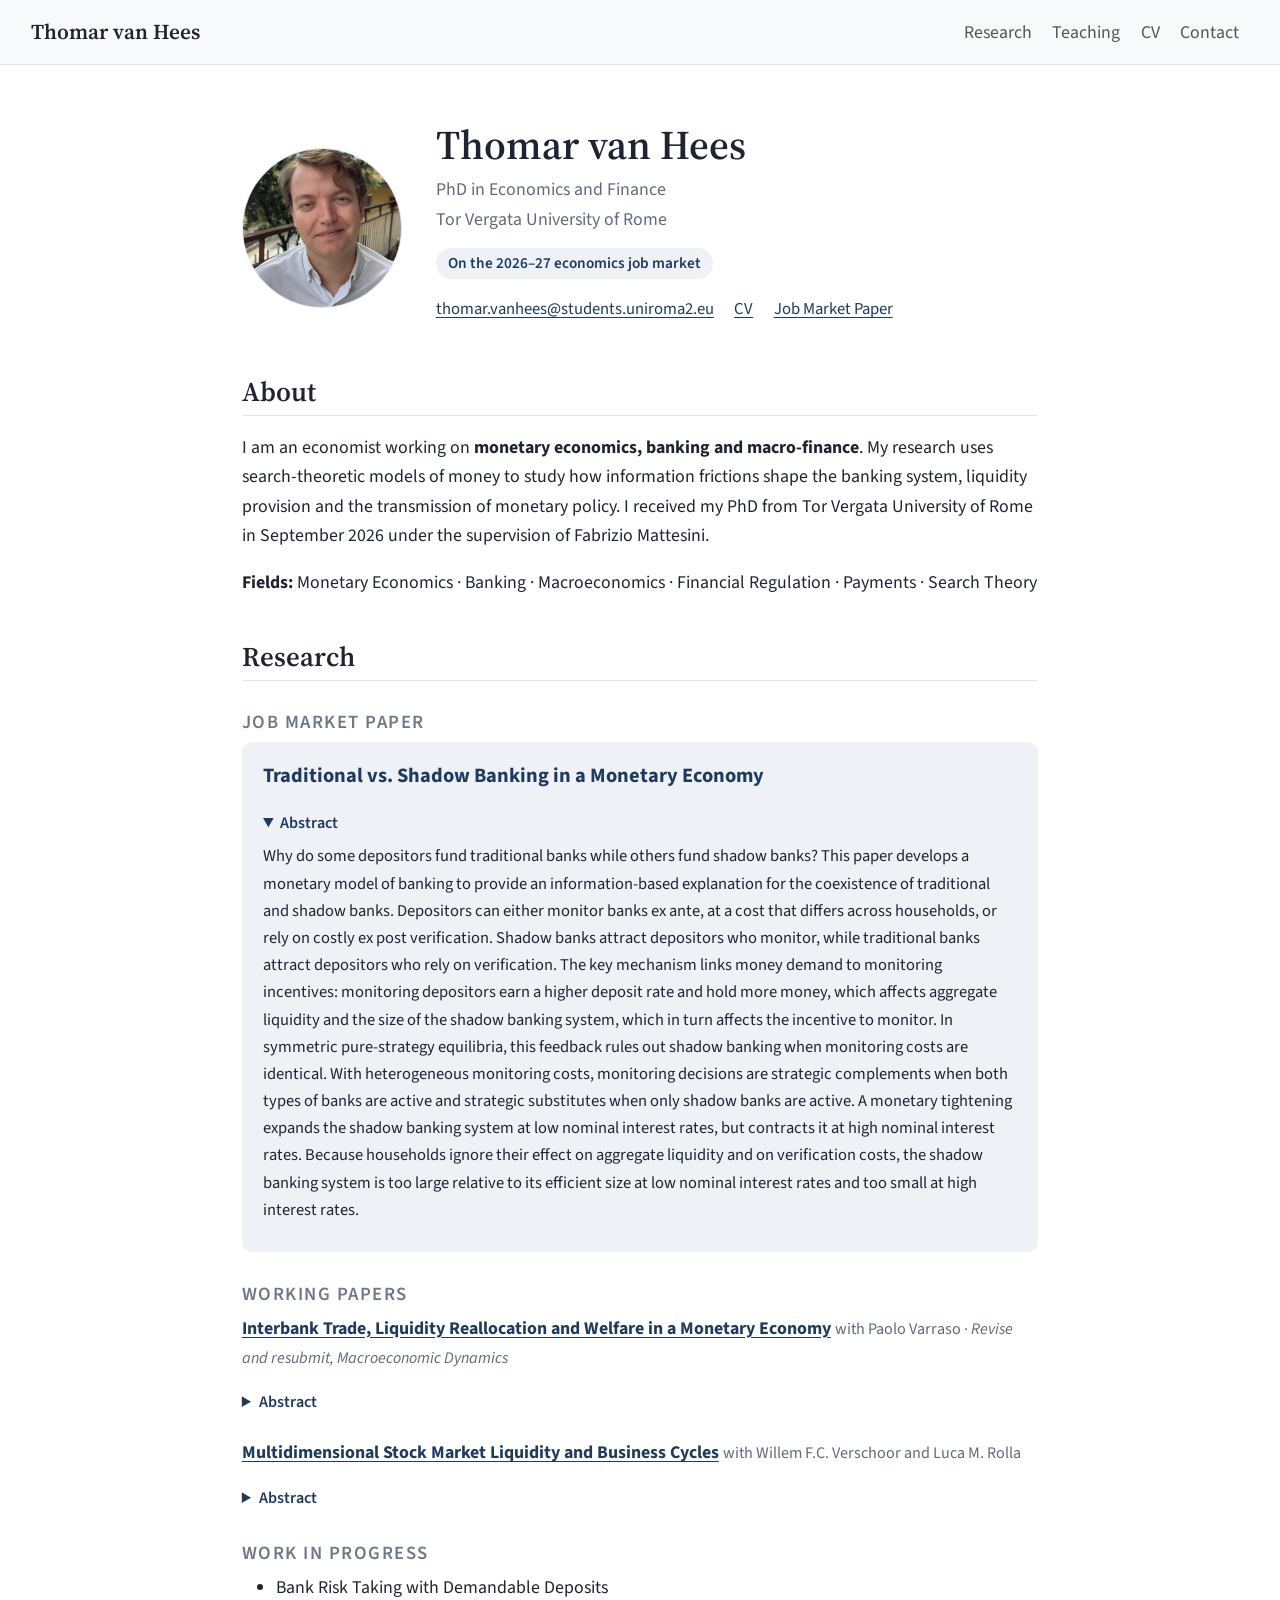
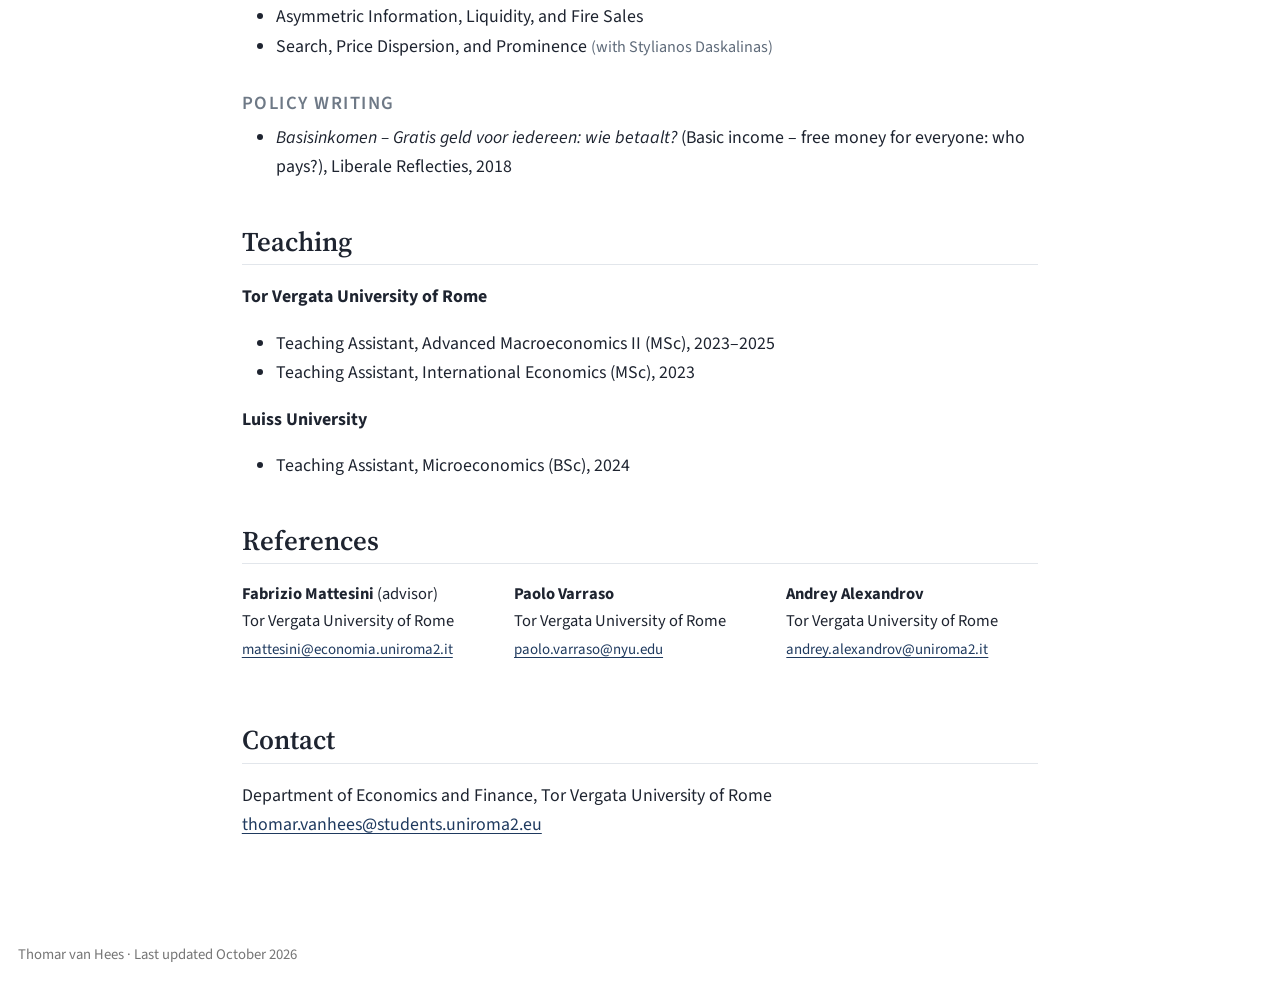
==== commit 1ee4b7fb: "update" ====
--- a/docs/index.html
+++ b/docs/index.html
@@ -7,7 +7,7 @@
 <meta name="viewport" content="width=device-width, initial-scale=1.0, user-scalable=yes">
 
 
-<title>Thomar P. van Hees</title>
+<title>Thomar van Hees</title>
 <style>
 /* Default styles provided by pandoc.
 ** See https://pandoc.org/MANUAL.html#variables-for-html for config info.
@@ -71,7 +71,7 @@
       <div class="navbar-container container-fluid">
       <div class="navbar-brand-container mx-auto">
     <a class="navbar-brand" href="./index.html">
-    <span class="navbar-title">Thomar P. van Hees</span>
+    <span class="navbar-title">Thomar van Hees</span>
     </a>
   </div>
           <button class="navbar-toggler" type="button" data-bs-toggle="collapse" data-bs-target="#navbarCollapse" aria-controls="navbarCollapse" role="menu" aria-expanded="false" aria-label="Toggle navigation" onclick="if (window.quartoToggleHeadroom) { window.quartoToggleHeadroom(); }">
@@ -114,9 +114,9 @@
 
 
 <div class="hero">
-<p><img src="images/profile.jpg" class="hero-photo img-fluid" alt="Photo of Thomar P. van Hees"></p>
-<section id="thomar-p.-van-hees" class="level1 unnumbered unlisted hero-text">
-<h1 class="unnumbered unlisted">Thomar P. van Hees</h1>
+<p><img src="images/profile.jpg" class="hero-photo img-fluid" alt="Photo of Thomar van Hees"></p>
+<section id="thomar-van-hees" class="level1 unnumbered unlisted hero-text">
+<h1 class="unnumbered unlisted">Thomar van Hees</h1>
 <p>PhD in Economics and Finance<br>Tor Vergata University of Rome</p>
 <p class="jm-badge">
 On the 2026–27 economics job market
@@ -624,7 +624,7 @@
 <footer class="footer">
   <div class="nav-footer">
     <div class="nav-footer-left">
-<p>Thomar P. van Hees · Last updated October 2026</p>
+<p>Thomar van Hees · Last updated October 2026</p>
 </div>   
     <div class="nav-footer-center">
       &nbsp;
